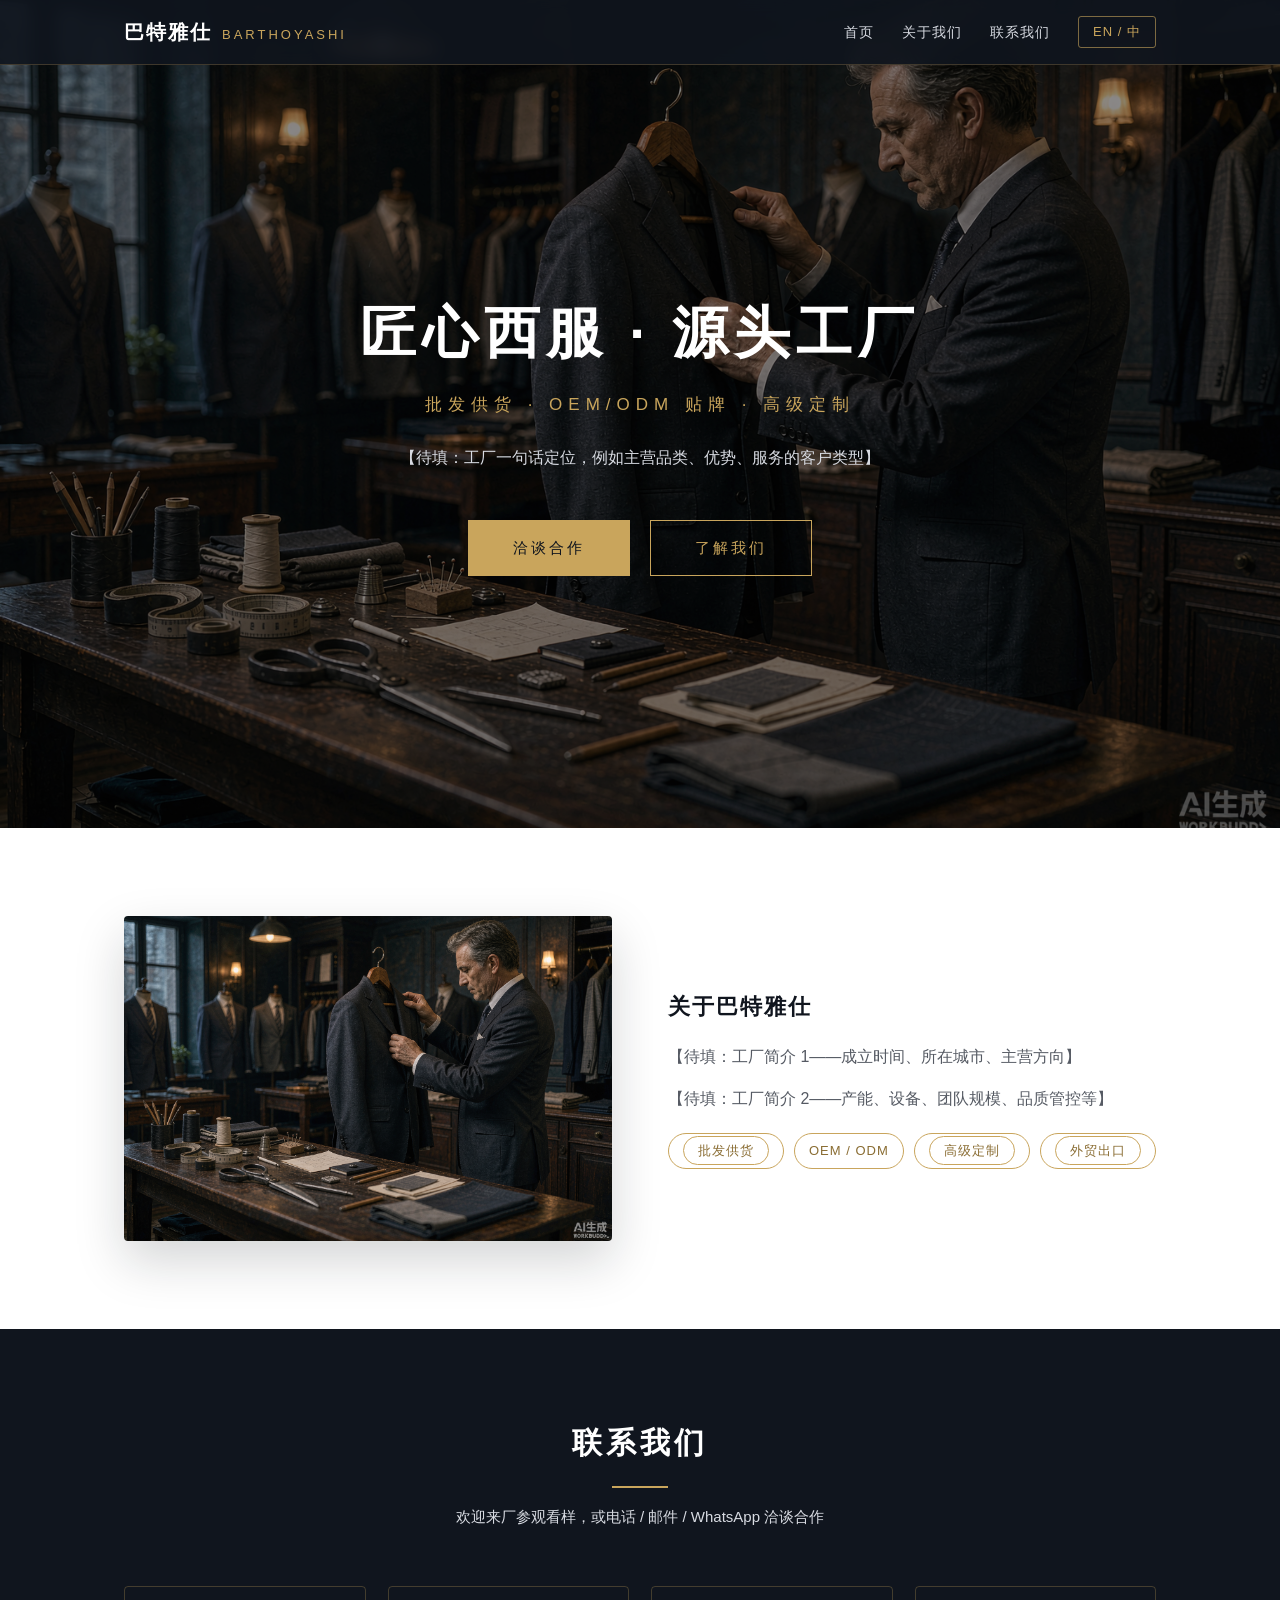
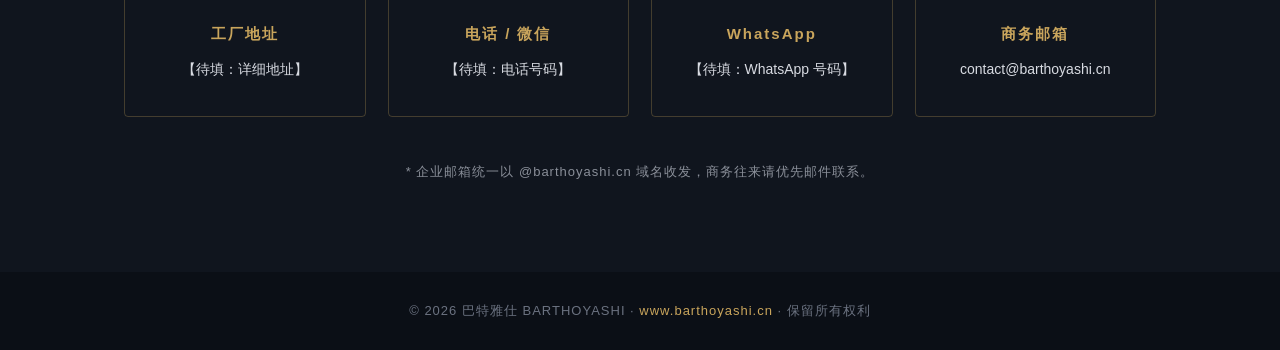
==== index.html @ 028fc159 "init: barthoyashi suit factory bilingual site" ====
<!DOCTYPE html>
<html lang="zh-CN">
<head>
<meta charset="UTF-8">
<meta name="viewport" content="width=device-width, initial-scale=1.0">
<title>巴特雅仕 BARTHOYASHI · 西服工厂 | Suit Factory</title>
<meta name="description" content="BARTHOYASHI suit factory: men's suit wholesale, OEM/ODM, bespoke tailoring. 西服批发、贴牌代工、高级定制。">
<style>
  :root {
    --navy: #10151e;
    --navy-2: #1a2230;
    --gold: #c9a55c;
    --gold-light: #e3c98f;
    --ink: #2b2b2b;
    --paper: #f7f4ee;
    --text-light: #d8dbe2;
  }
  * { margin: 0; padding: 0; box-sizing: border-box; }
  html { scroll-behavior: smooth; }
  body {
    font-family: "PingFang SC", "Microsoft YaHei", "Noto Sans SC", "Segoe UI", Arial, sans-serif;
    color: var(--ink);
    background: var(--paper);
    line-height: 1.75;
  }
  img { max-width: 100%; display: block; }
  a { text-decoration: none; color: inherit; }
  .container { max-width: 1080px; margin: 0 auto; padding: 0 24px; }

  /* ===== 双语切换 ===== */
  .en { display: none; }
  body.lang-en .en { display: revert; }
  body.lang-en .zh { display: none; }
  .lang-btn {
    cursor: pointer; border: 1px solid rgba(201,165,92,.6); color: var(--gold);
    background: transparent; font-size: 13px; letter-spacing: 1px;
    padding: 6px 14px; border-radius: 3px; transition: all .2s;
  }
  .lang-btn:hover { background: var(--gold); color: var(--navy); }

  /* ===== 顶部导航 ===== */
  header {
    position: fixed; top: 0; left: 0; right: 0; z-index: 100;
    background: rgba(16,21,30,.92); backdrop-filter: blur(8px);
    border-bottom: 1px solid rgba(201,165,92,.25);
  }
  .nav { display: flex; align-items: center; justify-content: space-between; height: 64px; gap: 16px; }
  .brand { color: #fff; font-size: 20px; letter-spacing: 2px; font-weight: 600; white-space: nowrap; }
  .brand span { color: var(--gold); font-size: 13px; letter-spacing: 3px; margin-left: 10px; font-weight: 400; }
  nav ul { display: flex; gap: 28px; list-style: none; align-items: center; }
  nav a { color: var(--text-light); font-size: 14px; letter-spacing: 1px; transition: color .2s; white-space: nowrap; }
  nav a:hover { color: var(--gold); }

  /* ===== 首页 Hero ===== */
  .hero {
    position: relative; min-height: 92vh;
    display: flex; align-items: center; justify-content: center;
    text-align: center; overflow: hidden;
  }
  .hero::before {
    content: ""; position: absolute; inset: 0;
    background: url("images/hero.png") center/cover no-repeat;
    filter: brightness(.55);
  }
  .hero-inner { position: relative; color: #fff; padding: 120px 24px 80px; }
  .hero h1 { font-size: clamp(32px, 5.5vw, 56px); letter-spacing: 6px; font-weight: 700; margin-bottom: 8px; }
  .hero .sub { color: var(--gold); letter-spacing: 6px; font-size: clamp(13px, 2vw, 17px); margin-bottom: 24px; }
  .hero p { max-width: 640px; margin: 0 auto 40px; color: var(--text-light); font-size: 16px; }
  .btn {
    display: inline-block; padding: 14px 44px; border: 1px solid var(--gold);
    color: var(--gold); letter-spacing: 3px; font-size: 15px;
    transition: all .25s; margin: 8px;
  }
  .btn:hover { background: var(--gold); color: var(--navy); }
  .btn-solid { background: var(--gold); color: var(--navy); }
  .btn-solid:hover { background: var(--gold-light); }

  /* ===== Section 通用 ===== */
  section { padding: 88px 0; }
  .sec-head { text-align: center; margin-bottom: 56px; }
  .sec-head h2 { font-size: 30px; letter-spacing: 4px; color: var(--navy); }
  .sec-head .line { width: 56px; height: 2px; background: var(--gold); margin: 16px auto; }
  .sec-head p { color: #6b6f78; font-size: 15px; }

  /* ===== 关于 ===== */
  .about { background: #fff; }
  .about-grid { display: grid; grid-template-columns: 1fr 1fr; gap: 56px; align-items: center; }
  .about img { border-radius: 4px; box-shadow: 0 20px 50px rgba(16,21,30,.18); }
  .about h3 { font-size: 22px; letter-spacing: 2px; margin-bottom: 16px; color: var(--navy); }
  .about p { color: #555a63; margin-bottom: 14px; }
  .pill-row { display: flex; flex-wrap: wrap; gap: 10px; margin-top: 20px; }
  .pill-row span {
    border: 1px solid var(--gold); color: #8a6d33; font-size: 13px;
    padding: 6px 14px; border-radius: 20px; letter-spacing: 1px;
  }

  /* ===== 联系 ===== */
  .contact { background: var(--navy); color: #fff; }
  .contact .sec-head h2 { color: #fff; }
  .contact .sec-head p { color: var(--text-light); }
  .contact-grid { display: grid; grid-template-columns: repeat(4, 1fr); gap: 22px; text-align: center; }
  .contact-grid .box { border: 1px solid rgba(201,165,92,.28); padding: 34px 20px; border-radius: 4px; }
  .contact-grid b { display: block; color: var(--gold); letter-spacing: 2px; margin-bottom: 10px; font-size: 15px; }
  .contact-grid p { color: var(--text-light); font-size: 14px; }
  .mail-note { margin-top: 44px; text-align: center; color: #8a8f99; font-size: 13px; letter-spacing: 1px; }

  footer { background: #0b0f16; color: #6b7280; text-align: center; padding: 28px 0; font-size: 13px; letter-spacing: 1px; }
  footer .gold { color: var(--gold); }

  @media (max-width: 860px) {
    nav ul { display: none; }
    .about-grid, .contact-grid { grid-template-columns: 1fr; }
    section { padding: 64px 0; }
  }
</style>
</head>
<body>

<header>
  <div class="container nav">
    <div class="brand">巴特雅仕<span>BARTHOYASHI</span></div>
    <nav>
      <ul>
        <li><a href="#home"><span class="zh">首页</span><span class="en">Home</span></a></li>
        <li><a href="#about"><span class="zh">关于我们</span><span class="en">About</span></a></li>
        <li><a href="#contact"><span class="zh">联系我们</span><span class="en">Contact</span></a></li>
        <li><button class="lang-btn" id="langToggle">EN / 中</button></li>
      </ul>
    </nav>
  </div>
</header>

<!-- ===== 首页 ===== -->
<section class="hero" id="home">
  <div class="hero-inner">
    <h1><span class="zh">匠心西服 · 源头工厂</span><span class="en">Suit Factory · From the Source</span></h1>
    <div class="sub"><span class="zh">批发供货 · OEM/ODM 贴牌 · 高级定制</span><span class="en">Wholesale · OEM / ODM · Bespoke Tailoring</span></div>
    <p>
      <span class="zh">【待填：工厂一句话定位，例如主营品类、优势、服务的客户类型】</span>
      <span class="en">[TBD: one-line positioning, e.g. product range, strengths, customer types]</span>
    </p>
    <a class="btn btn-solid" href="#contact"><span class="zh">洽谈合作</span><span class="en">Get in Touch</span></a>
    <a class="btn" href="#about"><span class="zh">了解我们</span><span class="en">About Us</span></a>
  </div>
</section>

<!-- ===== 关于 ===== -->
<section class="about" id="about">
  <div class="container about-grid">
    <img src="images/hero.png" alt="巴特雅仕 BARTHOYASHI">
    <div>
      <h3><span class="zh">关于巴特雅仕</span><span class="en">About BARTHOYASHI</span></h3>
      <p>
        <span class="zh">【待填：工厂简介 1——成立时间、所在城市、主营方向】</span>
        <span class="en">[TBD: intro 1 — founding year, location, main business]</span>
      </p>
      <p>
        <span class="zh">【待填：工厂简介 2——产能、设备、团队规模、品质管控等】</span>
        <span class="en">[TBD: intro 2 — capacity, equipment, team size, quality control]</span>
      </p>
      <div class="pill-row">
        <span><span class="zh">批发供货</span><span class="en">Wholesale</span></span>
        <span>OEM / ODM</span>
        <span><span class="zh">高级定制</span><span class="en">Bespoke</span></span>
        <span><span class="zh">外贸出口</span><span class="en">Export</span></span>
      </div>
    </div>
  </div>
</section>

<!-- ===== 联系 ===== -->
<section class="contact" id="contact">
  <div class="container">
    <div class="sec-head">
      <h2><span class="zh">联系我们</span><span class="en">Contact Us</span></h2>
      <div class="line"></div>
      <p><span class="zh">欢迎来厂参观看样，或电话 / 邮件 / WhatsApp 洽谈合作</span><span class="en">Factory visits welcome. Reach us by phone, email or WhatsApp.</span></p>
    </div>
    <div class="contact-grid">
      <div class="box">
        <b><span class="zh">工厂地址</span><span class="en">Factory Address</span></b>
        <p><span class="zh">【待填：详细地址】</span><span class="en">[TBD: address]</span></p>
      </div>
      <div class="box">
        <b><span class="zh">电话 / 微信</span><span class="en">Tel / WeChat</span></b>
        <p><span class="zh">【待填：电话号码】</span><span class="en">[TBD: phone]</span></p>
      </div>
      <div class="box">
        <b>WhatsApp</b>
        <p><span class="zh">【待填：WhatsApp 号码】</span><span class="en">[TBD: WhatsApp]</span></p>
      </div>
      <div class="box">
        <b><span class="zh">商务邮箱</span><span class="en">E-mail</span></b>
        <p>contact@barthoyashi.cn</p>
      </div>
    </div>
    <p class="mail-note">
      <span class="zh">* 企业邮箱统一以 @barthoyashi.cn 域名收发，商务往来请优先邮件联系。</span>
      <span class="en">* All business mail is handled under the @barthoyashi.cn domain.</span>
    </p>
  </div>
</section>

<footer>
  <div class="container">
    © 2026 巴特雅仕 BARTHOYASHI · <span class="gold">www.barthoyashi.cn</span> ·
    <span class="zh">保留所有权利</span><span class="en">All rights reserved</span>
  </div>
</footer>

<script>
  (function () {
    var btn = document.getElementById('langToggle');
    var saved = localStorage.getItem('by-lang');
    if (saved === 'en') document.body.classList.add('lang-en');
    btn.addEventListener('click', function () {
      var isEn = document.body.classList.toggle('lang-en');
      localStorage.setItem('by-lang', isEn ? 'en' : 'zh');
    });
  })();
</script>

</body>
</html>
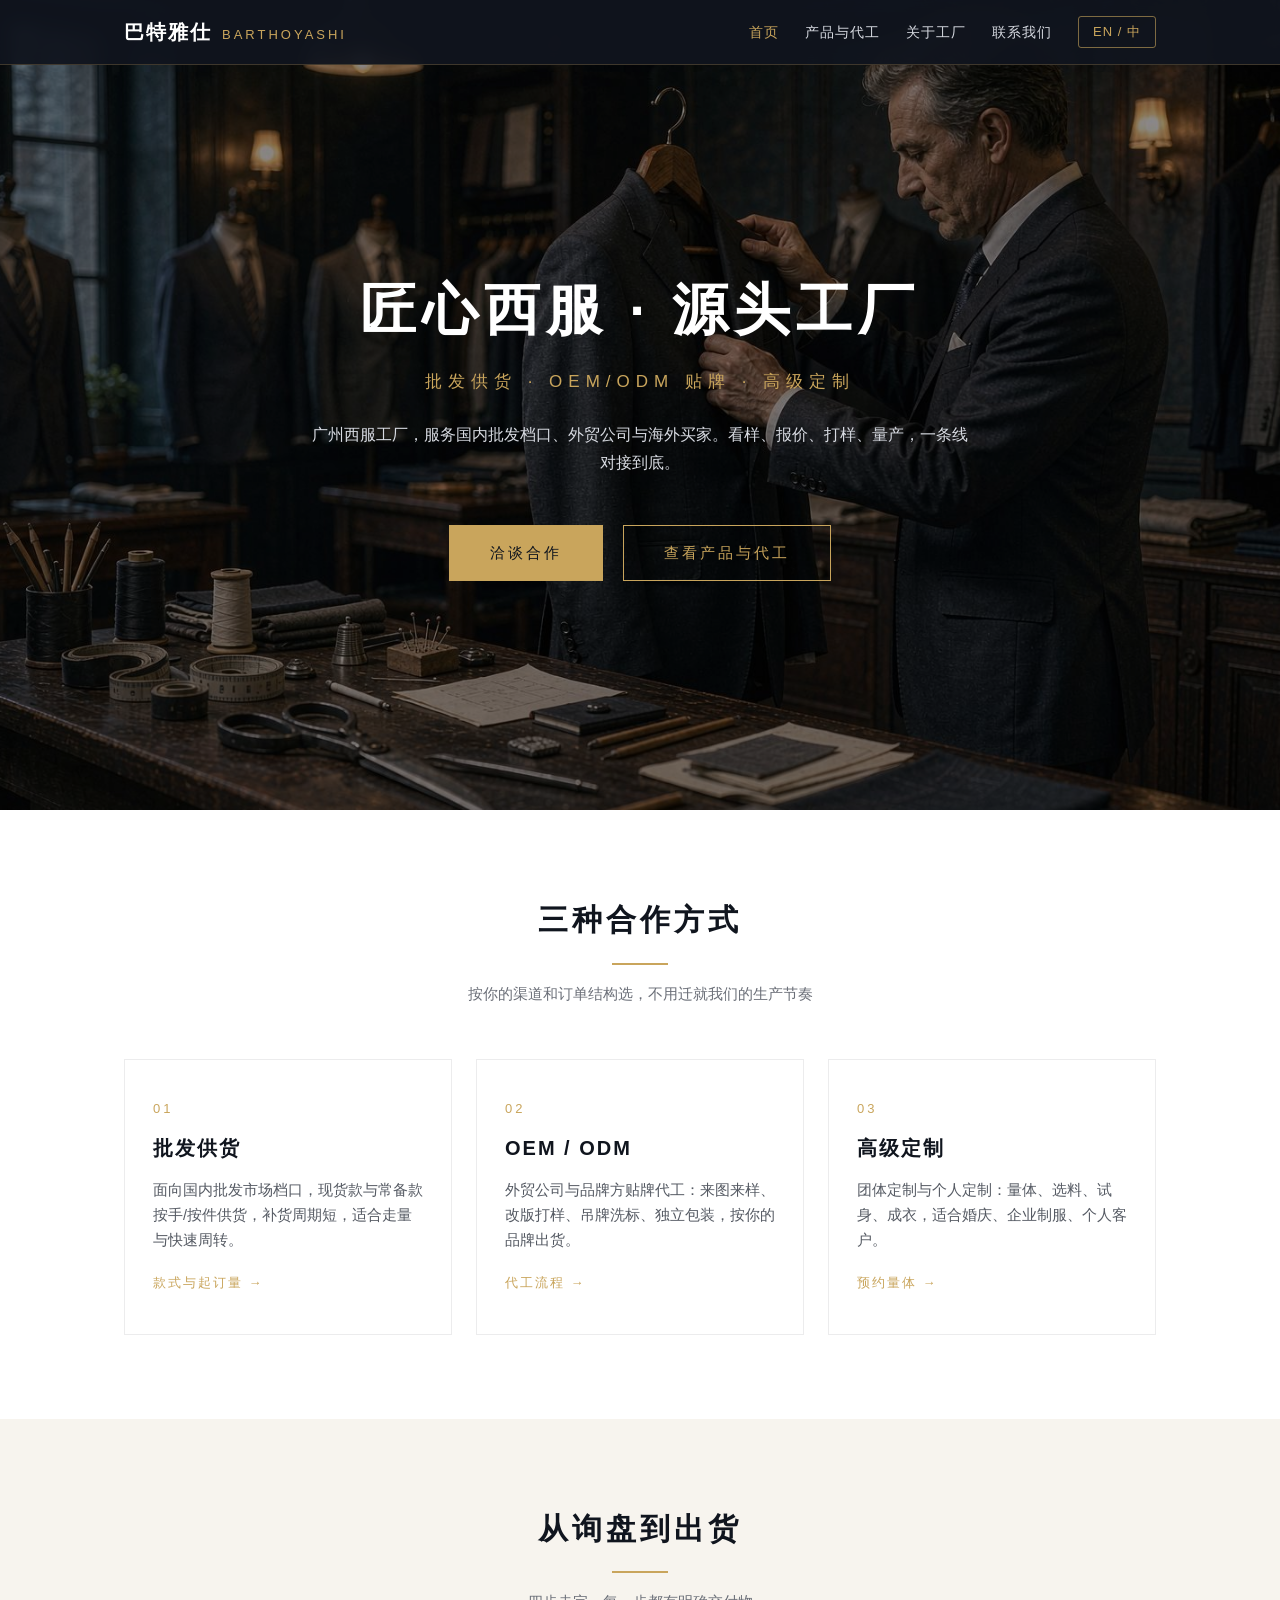
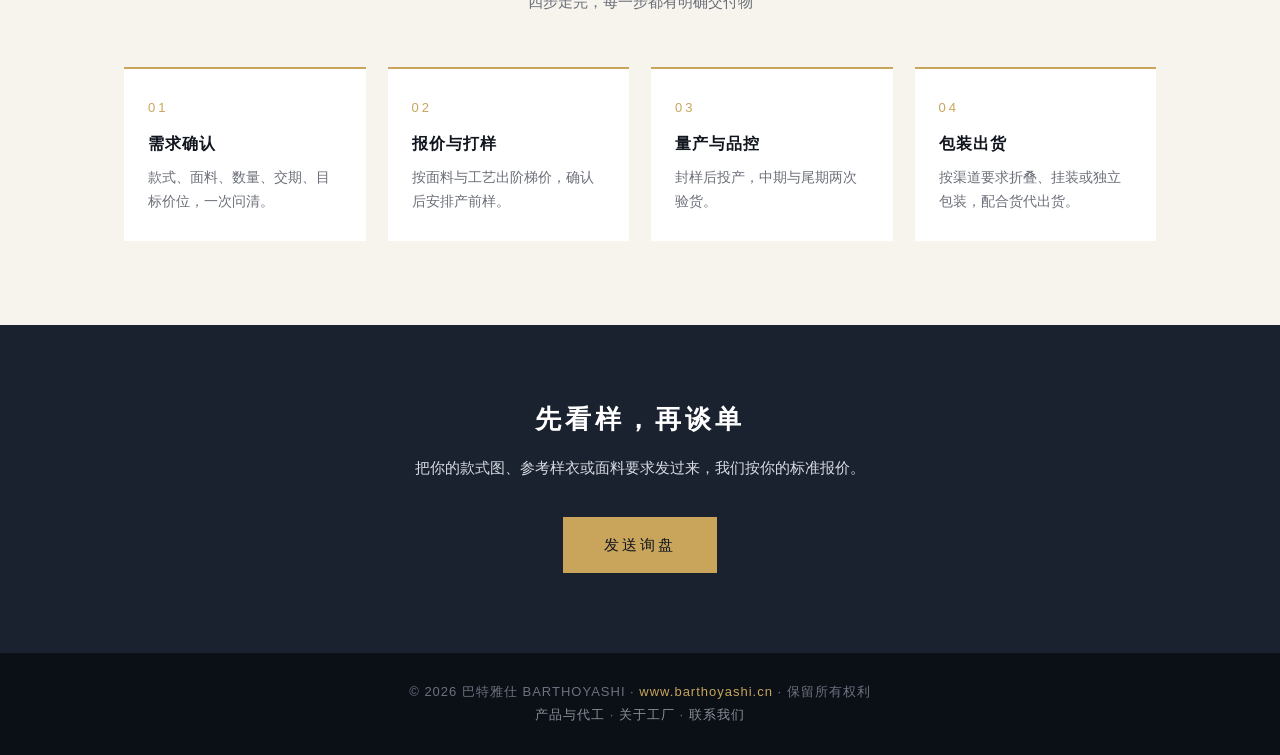
==== commit c28e93f1: "feat: 拆分为多页站点（产品/关于/联系/404）+ hreflang + 图片压缩 + Actions 自动部署" ====
--- a/index.html
+++ b/index.html
@@ -3,222 +3,153 @@
 <head>
 <meta charset="UTF-8">
 <meta name="viewport" content="width=device-width, initial-scale=1.0">
-<title>巴特雅仕 BARTHOYASHI · 西服工厂 | Suit Factory</title>
-<meta name="description" content="BARTHOYASHI suit factory: men's suit wholesale, OEM/ODM, bespoke tailoring. 西服批发、贴牌代工、高级定制。">
-<style>
-  :root {
-    --navy: #10151e;
-    --navy-2: #1a2230;
-    --gold: #c9a55c;
-    --gold-light: #e3c98f;
-    --ink: #2b2b2b;
-    --paper: #f7f4ee;
-    --text-light: #d8dbe2;
-  }
-  * { margin: 0; padding: 0; box-sizing: border-box; }
-  html { scroll-behavior: smooth; }
-  body {
-    font-family: "PingFang SC", "Microsoft YaHei", "Noto Sans SC", "Segoe UI", Arial, sans-serif;
-    color: var(--ink);
-    background: var(--paper);
-    line-height: 1.75;
-  }
-  img { max-width: 100%; display: block; }
-  a { text-decoration: none; color: inherit; }
-  .container { max-width: 1080px; margin: 0 auto; padding: 0 24px; }
-
-  /* ===== 双语切换 ===== */
-  .en { display: none; }
-  body.lang-en .en { display: revert; }
-  body.lang-en .zh { display: none; }
-  .lang-btn {
-    cursor: pointer; border: 1px solid rgba(201,165,92,.6); color: var(--gold);
-    background: transparent; font-size: 13px; letter-spacing: 1px;
-    padding: 6px 14px; border-radius: 3px; transition: all .2s;
-  }
-  .lang-btn:hover { background: var(--gold); color: var(--navy); }
-
-  /* ===== 顶部导航 ===== */
-  header {
-    position: fixed; top: 0; left: 0; right: 0; z-index: 100;
-    background: rgba(16,21,30,.92); backdrop-filter: blur(8px);
-    border-bottom: 1px solid rgba(201,165,92,.25);
-  }
-  .nav { display: flex; align-items: center; justify-content: space-between; height: 64px; gap: 16px; }
-  .brand { color: #fff; font-size: 20px; letter-spacing: 2px; font-weight: 600; white-space: nowrap; }
-  .brand span { color: var(--gold); font-size: 13px; letter-spacing: 3px; margin-left: 10px; font-weight: 400; }
-  nav ul { display: flex; gap: 28px; list-style: none; align-items: center; }
-  nav a { color: var(--text-light); font-size: 14px; letter-spacing: 1px; transition: color .2s; white-space: nowrap; }
-  nav a:hover { color: var(--gold); }
-
-  /* ===== 首页 Hero ===== */
-  .hero {
-    position: relative; min-height: 92vh;
-    display: flex; align-items: center; justify-content: center;
-    text-align: center; overflow: hidden;
-  }
-  .hero::before {
-    content: ""; position: absolute; inset: 0;
-    background: url("images/hero.png") center/cover no-repeat;
-    filter: brightness(.55);
-  }
-  .hero-inner { position: relative; color: #fff; padding: 120px 24px 80px; }
-  .hero h1 { font-size: clamp(32px, 5.5vw, 56px); letter-spacing: 6px; font-weight: 700; margin-bottom: 8px; }
-  .hero .sub { color: var(--gold); letter-spacing: 6px; font-size: clamp(13px, 2vw, 17px); margin-bottom: 24px; }
-  .hero p { max-width: 640px; margin: 0 auto 40px; color: var(--text-light); font-size: 16px; }
-  .btn {
-    display: inline-block; padding: 14px 44px; border: 1px solid var(--gold);
-    color: var(--gold); letter-spacing: 3px; font-size: 15px;
-    transition: all .25s; margin: 8px;
-  }
-  .btn:hover { background: var(--gold); color: var(--navy); }
-  .btn-solid { background: var(--gold); color: var(--navy); }
-  .btn-solid:hover { background: var(--gold-light); }
-
-  /* ===== Section 通用 ===== */
-  section { padding: 88px 0; }
-  .sec-head { text-align: center; margin-bottom: 56px; }
-  .sec-head h2 { font-size: 30px; letter-spacing: 4px; color: var(--navy); }
-  .sec-head .line { width: 56px; height: 2px; background: var(--gold); margin: 16px auto; }
-  .sec-head p { color: #6b6f78; font-size: 15px; }
-
-  /* ===== 关于 ===== */
-  .about { background: #fff; }
-  .about-grid { display: grid; grid-template-columns: 1fr 1fr; gap: 56px; align-items: center; }
-  .about img { border-radius: 4px; box-shadow: 0 20px 50px rgba(16,21,30,.18); }
-  .about h3 { font-size: 22px; letter-spacing: 2px; margin-bottom: 16px; color: var(--navy); }
-  .about p { color: #555a63; margin-bottom: 14px; }
-  .pill-row { display: flex; flex-wrap: wrap; gap: 10px; margin-top: 20px; }
-  .pill-row span {
-    border: 1px solid var(--gold); color: #8a6d33; font-size: 13px;
-    padding: 6px 14px; border-radius: 20px; letter-spacing: 1px;
-  }
-
-  /* ===== 联系 ===== */
-  .contact { background: var(--navy); color: #fff; }
-  .contact .sec-head h2 { color: #fff; }
-  .contact .sec-head p { color: var(--text-light); }
-  .contact-grid { display: grid; grid-template-columns: repeat(4, 1fr); gap: 22px; text-align: center; }
-  .contact-grid .box { border: 1px solid rgba(201,165,92,.28); padding: 34px 20px; border-radius: 4px; }
-  .contact-grid b { display: block; color: var(--gold); letter-spacing: 2px; margin-bottom: 10px; font-size: 15px; }
-  .contact-grid p { color: var(--text-light); font-size: 14px; }
-  .mail-note { margin-top: 44px; text-align: center; color: #8a8f99; font-size: 13px; letter-spacing: 1px; }
-
-  footer { background: #0b0f16; color: #6b7280; text-align: center; padding: 28px 0; font-size: 13px; letter-spacing: 1px; }
-  footer .gold { color: var(--gold); }
-
-  @media (max-width: 860px) {
-    nav ul { display: none; }
-    .about-grid, .contact-grid { grid-template-columns: 1fr; }
-    section { padding: 64px 0; }
-  }
-</style>
+<title>巴特雅仕 BARTHOYASHI｜广州西服工厂 · 批发 OEM/ODM 定制</title>
+<meta name="description" content="巴特雅仕是广州西服源头工厂，承接批发档口供货、外贸公司 OEM/ODM 贴牌代工与高级定制。小批量起订，中英双语对接。Guangzhou suit factory for wholesale, OEM/ODM and bespoke tailoring.">
+<meta name="keywords" content="西服工厂,西服批发,西装定制,西服OEM,西服ODM,广州西服厂,suit factory,suit manufacturer,suit wholesale,Guangzhou suit factory,OEM suit">
+<link rel="canonical" href="https://www.barthoyashi.cn/">
+<link rel="alternate" hreflang="zh-Hans" href="https://www.barthoyashi.cn/">
+<link rel="alternate" hreflang="en" href="https://www.barthoyashi.cn/?lang=en">
+<link rel="alternate" hreflang="x-default" href="https://www.barthoyashi.cn/">
+<link rel="icon" type="image/svg+xml" href="favicon.svg">
+<link rel="stylesheet" href="assets/style.css">
+<meta property="og:type" content="website">
+<meta property="og:site_name" content="BARTHOYASHI 巴特雅仕">
+<meta property="og:title" content="巴特雅仕 BARTHOYASHI｜广州西服工厂 · 批发 OEM/ODM 定制">
+<meta property="og:description" content="西服批发 / OEM-ODM 贴牌代工 / 高级定制 · Suit wholesale, OEM/ODM manufacturing, bespoke tailoring">
+<meta property="og:url" content="https://www.barthoyashi.cn/">
+<meta property="og:image" content="https://www.barthoyashi.cn/images/hero.jpg">
+<meta property="og:locale" content="zh_CN">
+<meta property="og:locale:alternate" content="en_US">
+<meta name="twitter:card" content="summary_large_image">
+<script type="application/ld+json">
+{
+  "@context": "https://schema.org",
+  "@type": "Organization",
+  "@id": "https://www.barthoyashi.cn/#org",
+  "name": "BARTHOYASHI 巴特雅仕",
+  "url": "https://www.barthoyashi.cn/",
+  "logo": "https://www.barthoyashi.cn/favicon.svg",
+  "description": "西服工厂：批发供货、OEM/ODM 贴牌代工、高级定制 | Suit factory: wholesale, OEM/ODM, bespoke tailoring",
+  "address": { "@type": "PostalAddress", "addressCountry": "CN", "addressLocality": "广州", "addressRegion": "广东" },
+  "areaServed": ["CN", "Worldwide"],
+  "knowsLanguage": ["zh-CN", "en"],
+  "contactPoint": [{
+    "@type": "ContactPoint",
+    "contactType": "sales",
+    "email": "contact@barthoyashi.cn",
+    "availableLanguage": ["zh-CN", "en"]
+  }]
+}
+</script>
 </head>
 <body>
 
 <header>
   <div class="container nav">
-    <div class="brand">巴特雅仕<span>BARTHOYASHI</span></div>
+    <a class="brand" href="/">巴特雅仕<span>BARTHOYASHI</span></a>
     <nav>
       <ul>
-        <li><a href="#home"><span class="zh">首页</span><span class="en">Home</span></a></li>
-        <li><a href="#about"><span class="zh">关于我们</span><span class="en">About</span></a></li>
-        <li><a href="#contact"><span class="zh">联系我们</span><span class="en">Contact</span></a></li>
-        <li><button class="lang-btn" id="langToggle">EN / 中</button></li>
+        <li><a href="/" aria-current="page"><span class="zh">首页</span><span class="en">Home</span></a></li>
+        <li><a href="products"><span class="zh">产品与代工</span><span class="en">Products</span></a></li>
+        <li><a href="about"><span class="zh">关于工厂</span><span class="en">Factory</span></a></li>
+        <li><a href="contact"><span class="zh">联系我们</span><span class="en">Contact</span></a></li>
+        <li><button class="lang-btn" id="langToggle" type="button">EN / 中</button></li>
       </ul>
     </nav>
   </div>
 </header>
 
-<!-- ===== 首页 ===== -->
+<main>
 <section class="hero" id="home">
   <div class="hero-inner">
     <h1><span class="zh">匠心西服 · 源头工厂</span><span class="en">Suit Factory · From the Source</span></h1>
     <div class="sub"><span class="zh">批发供货 · OEM/ODM 贴牌 · 高级定制</span><span class="en">Wholesale · OEM / ODM · Bespoke Tailoring</span></div>
     <p>
-      <span class="zh">【待填：工厂一句话定位，例如主营品类、优势、服务的客户类型】</span>
-      <span class="en">[TBD: one-line positioning, e.g. product range, strengths, customer types]</span>
+      <span class="zh">广州西服工厂，服务国内批发档口、外贸公司与海外买家。看样、报价、打样、量产，一条线对接到底。</span>
+      <span class="en">A suit factory in Guangzhou serving domestic wholesalers, trading companies and overseas buyers — from sample to quotation to bulk production, in one line.</span>
     </p>
-    <a class="btn btn-solid" href="#contact"><span class="zh">洽谈合作</span><span class="en">Get in Touch</span></a>
-    <a class="btn" href="#about"><span class="zh">了解我们</span><span class="en">About Us</span></a>
+    <a class="btn btn-solid" href="contact"><span class="zh">洽谈合作</span><span class="en">Get in Touch</span></a>
+    <a class="btn" href="products"><span class="zh">查看产品与代工</span><span class="en">Products &amp; OEM</span></a>
   </div>
 </section>
 
-<!-- ===== 关于 ===== -->
-<section class="about" id="about">
-  <div class="container about-grid">
-    <img src="images/hero.png" alt="巴特雅仕 BARTHOYASHI">
-    <div>
-      <h3><span class="zh">关于巴特雅仕</span><span class="en">About BARTHOYASHI</span></h3>
-      <p>
-        <span class="zh">【待填：工厂简介 1——成立时间、所在城市、主营方向】</span>
-        <span class="en">[TBD: intro 1 — founding year, location, main business]</span>
-      </p>
-      <p>
-        <span class="zh">【待填：工厂简介 2——产能、设备、团队规模、品质管控等】</span>
-        <span class="en">[TBD: intro 2 — capacity, equipment, team size, quality control]</span>
-      </p>
-      <div class="pill-row">
-        <span><span class="zh">批发供货</span><span class="en">Wholesale</span></span>
-        <span>OEM / ODM</span>
-        <span><span class="zh">高级定制</span><span class="en">Bespoke</span></span>
-        <span><span class="zh">外贸出口</span><span class="en">Export</span></span>
+<section class="bg-white">
+  <div class="container">
+    <div class="sec-head">
+      <h2><span class="zh">三种合作方式</span><span class="en">Three Ways to Work With Us</span></h2>
+      <div class="line"></div>
+      <p><span class="zh">按你的渠道和订单结构选，不用迁就我们的生产节奏</span><span class="en">Pick the model that fits your channel and order size.</span></p>
+    </div>
+    <div class="cards">
+      <div class="card">
+        <div class="idx">01</div>
+        <h3><span class="zh">批发供货</span><span class="en">Wholesale Supply</span></h3>
+        <p><span class="zh">面向国内批发市场档口，现货款与常备款按手/按件供货，补货周期短，适合走量与快速周转。</span><span class="en">Stock and running styles supplied by piece or by lot for wholesale stalls — short replenishment cycles, built for turnover.</span></p>
+        <a class="more" href="products"><span class="zh">款式与起订量 →</span><span class="en">Styles &amp; MOQ →</span></a>
+      </div>
+      <div class="card">
+        <div class="idx">02</div>
+        <h3>OEM / ODM</h3>
+        <p><span class="zh">外贸公司与品牌方贴牌代工：来图来样、改版打样、吊牌洗标、独立包装，按你的品牌出货。</span><span class="en">Private-label production for trading companies and brands: sample-based development, labels, hangtags, individual packing.</span></p>
+        <a class="more" href="products"><span class="zh">代工流程 →</span><span class="en">OEM process →</span></a>
+      </div>
+      <div class="card">
+        <div class="idx">03</div>
+        <h3><span class="zh">高级定制</span><span class="en">Bespoke Tailoring</span></h3>
+        <p><span class="zh">团体定制与个人定制：量体、选料、试身、成衣，适合婚庆、企业制服、个人客户。</span><span class="en">Group and individual bespoke: measuring, fabric selection, fittings and finished garments for weddings, uniforms and private clients.</span></p>
+        <a class="more" href="contact"><span class="zh">预约量体 →</span><span class="en">Book a fitting →</span></a>
       </div>
     </div>
   </div>
 </section>
 
-<!-- ===== 联系 ===== -->
-<section class="contact" id="contact">
+<section>
   <div class="container">
     <div class="sec-head">
-      <h2><span class="zh">联系我们</span><span class="en">Contact Us</span></h2>
+      <h2><span class="zh">从询盘到出货</span><span class="en">From Enquiry to Shipment</span></h2>
       <div class="line"></div>
-      <p><span class="zh">欢迎来厂参观看样，或电话 / 邮件 / WhatsApp 洽谈合作</span><span class="en">Factory visits welcome. Reach us by phone, email or WhatsApp.</span></p>
+      <p><span class="zh">四步走完，每一步都有明确交付物</span><span class="en">Four steps, each with a clear deliverable.</span></p>
     </div>
-    <div class="contact-grid">
-      <div class="box">
-        <b><span class="zh">工厂地址</span><span class="en">Factory Address</span></b>
-        <p><span class="zh">【待填：详细地址】</span><span class="en">[TBD: address]</span></p>
+    <div class="steps">
+      <div class="step">
+        <h3><span class="zh">需求确认</span><span class="en">Brief</span></h3>
+        <p><span class="zh">款式、面料、数量、交期、目标价位，一次问清。</span><span class="en">Style, fabric, quantity, lead time and target price — settled in one pass.</span></p>
       </div>
-      <div class="box">
-        <b><span class="zh">电话 / 微信</span><span class="en">Tel / WeChat</span></b>
-        <p><span class="zh">【待填：电话号码】</span><span class="en">[TBD: phone]</span></p>
+      <div class="step">
+        <h3><span class="zh">报价与打样</span><span class="en">Quote &amp; Sample</span></h3>
+        <p><span class="zh">按面料与工艺出阶梯价，确认后安排产前样。</span><span class="en">Tiered pricing by fabric and workmanship, then a pre-production sample.</span></p>
       </div>
-      <div class="box">
-        <b>WhatsApp</b>
-        <p><span class="zh">【待填：WhatsApp 号码】</span><span class="en">[TBD: WhatsApp]</span></p>
+      <div class="step">
+        <h3><span class="zh">量产与品控</span><span class="en">Production &amp; QC</span></h3>
+        <p><span class="zh">封样后投产，中期与尾期两次验货。</span><span class="en">Bulk runs after sample approval, with mid-line and final inspection.</span></p>
       </div>
-      <div class="box">
-        <b><span class="zh">商务邮箱</span><span class="en">E-mail</span></b>
-        <p>contact@barthoyashi.cn</p>
+      <div class="step">
+        <h3><span class="zh">包装出货</span><span class="en">Packing &amp; Delivery</span></h3>
+        <p><span class="zh">按渠道要求折叠、挂装或独立包装，配合货代出货。</span><span class="en">Flat-packed, hanging or individually packed, coordinated with your forwarder.</span></p>
       </div>
     </div>
-    <p class="mail-note">
-      <span class="zh">* 企业邮箱统一以 @barthoyashi.cn 域名收发，商务往来请优先邮件联系。</span>
-      <span class="en">* All business mail is handled under the @barthoyashi.cn domain.</span>
-    </p>
   </div>
 </section>
 
+<section class="cta-band">
+  <div class="container">
+    <h2><span class="zh">先看样，再谈单</span><span class="en">See the Sample First</span></h2>
+    <p><span class="zh">把你的款式图、参考样衣或面料要求发过来，我们按你的标准报价。</span><span class="en">Send your sketches, reference garments or fabric specs and we will quote to your standard.</span></p>
+    <a class="btn btn-solid" href="contact"><span class="zh">发送询盘</span><span class="en">Send Enquiry</span></a>
+  </div>
+</section>
+</main>
+
 <footer>
   <div class="container">
-    © 2026 巴特雅仕 BARTHOYASHI · <span class="gold">www.barthoyashi.cn</span> ·
+    © <span id="year">2026</span> 巴特雅仕 BARTHOYASHI · <span class="gold">www.barthoyashi.cn</span> ·
     <span class="zh">保留所有权利</span><span class="en">All rights reserved</span>
+    <br>
+    <span class="zh"><a href="products">产品与代工</a> · <a href="about">关于工厂</a> · <a href="contact">联系我们</a></span>
+    <span class="en"><a href="products">Products</a> · <a href="about">Factory</a> · <a href="contact">Contact</a></span>
   </div>
 </footer>
 
-<script>
-  (function () {
-    var btn = document.getElementById('langToggle');
-    var saved = localStorage.getItem('by-lang');
-    if (saved === 'en') document.body.classList.add('lang-en');
-    btn.addEventListener('click', function () {
-      var isEn = document.body.classList.toggle('lang-en');
-      localStorage.setItem('by-lang', isEn ? 'en' : 'zh');
-    });
-  })();
-</script>
-
+<script src="assets/app.js"></script>
 </body>
 </html>
--- a/assets/style.css
+++ b/assets/style.css
@@ -0,0 +1,167 @@
+:root {
+  --navy: #10151e;
+  --navy-2: #1a2230;
+  --gold: #c9a55c;
+  --gold-light: #e3c98f;
+  --ink: #2b2b2b;
+  --paper: #f7f4ee;
+  --text-light: #d8dbe2;
+  --muted: #6b6f78;
+}
+* { margin: 0; padding: 0; box-sizing: border-box; }
+html { scroll-behavior: smooth; }
+body {
+  font-family: "PingFang SC", "Microsoft YaHei", "Noto Sans SC", "Segoe UI", Arial, sans-serif;
+  color: var(--ink);
+  background: var(--paper);
+  line-height: 1.75;
+}
+img { max-width: 100%; display: block; }
+a { text-decoration: none; color: inherit; }
+.container { max-width: 1080px; margin: 0 auto; padding: 0 24px; }
+
+/* ===== 双语切换 ===== */
+.en { display: none; }
+body.lang-en .en { display: revert; }
+body.lang-en .zh { display: none; }
+.lang-btn {
+  cursor: pointer; border: 1px solid rgba(201,165,92,.6); color: var(--gold);
+  background: transparent; font-size: 13px; letter-spacing: 1px;
+  padding: 6px 14px; border-radius: 3px; transition: all .2s;
+  font-family: inherit;
+}
+.lang-btn:hover { background: var(--gold); color: var(--navy); }
+
+/* ===== 顶部导航 ===== */
+header {
+  position: fixed; top: 0; left: 0; right: 0; z-index: 100;
+  background: rgba(16,21,30,.94); backdrop-filter: blur(8px);
+  border-bottom: 1px solid rgba(201,165,92,.25);
+}
+.nav { display: flex; align-items: center; justify-content: space-between; height: 64px; gap: 16px; }
+.brand { color: #fff; font-size: 20px; letter-spacing: 2px; font-weight: 600; white-space: nowrap; }
+.brand span { color: var(--gold); font-size: 13px; letter-spacing: 3px; margin-left: 10px; font-weight: 400; }
+nav ul { display: flex; gap: 26px; list-style: none; align-items: center; }
+nav a { color: var(--text-light); font-size: 14px; letter-spacing: 1px; transition: color .2s; white-space: nowrap; }
+nav a:hover, nav a[aria-current="page"] { color: var(--gold); }
+
+/* ===== Hero ===== */
+.hero {
+  position: relative; min-height: 90vh;
+  display: flex; align-items: center; justify-content: center;
+  text-align: center; overflow: hidden;
+}
+.hero::before {
+  content: ""; position: absolute; inset: 0;
+  background: url("../images/hero.jpg") center/cover no-repeat;
+  filter: brightness(.55);
+}
+.hero-inner { position: relative; color: #fff; padding: 120px 24px 80px; }
+.hero h1 { font-size: clamp(32px, 5.5vw, 56px); letter-spacing: 6px; font-weight: 700; margin-bottom: 8px; }
+.hero .sub { color: var(--gold); letter-spacing: 6px; font-size: clamp(13px, 2vw, 17px); margin-bottom: 24px; }
+.hero p { max-width: 660px; margin: 0 auto 40px; color: var(--text-light); font-size: 16px; }
+.btn {
+  display: inline-block; padding: 14px 40px; border: 1px solid var(--gold);
+  color: var(--gold); letter-spacing: 3px; font-size: 15px;
+  transition: all .25s; margin: 8px;
+}
+.btn:hover { background: var(--gold); color: var(--navy); }
+.btn-solid { background: var(--gold); color: var(--navy); }
+.btn-solid:hover { background: var(--gold-light); }
+
+/* ===== 子页 Banner ===== */
+.page-hero {
+  position: relative; padding: 168px 0 76px; text-align: center; color: #fff; overflow: hidden;
+}
+.page-hero::before {
+  content: ""; position: absolute; inset: 0;
+  background: linear-gradient(rgba(16,21,30,.86), rgba(16,21,30,.94)), url("../images/craft.jpg") center/cover no-repeat;
+}
+.page-hero .inner { position: relative; }
+.page-hero h1 { font-size: clamp(26px, 4vw, 40px); letter-spacing: 6px; font-weight: 700; }
+.page-hero .sub { color: var(--gold); letter-spacing: 4px; font-size: 14px; margin-top: 12px; }
+.page-hero p { max-width: 620px; margin: 18px auto 0; color: var(--text-light); font-size: 15px; }
+
+/* ===== Section 通用 ===== */
+section { padding: 84px 0; }
+.sec-head { text-align: center; margin-bottom: 52px; }
+.sec-head h2 { font-size: 30px; letter-spacing: 4px; color: var(--navy); }
+.sec-head .line { width: 56px; height: 2px; background: var(--gold); margin: 16px auto; }
+.sec-head p { color: var(--muted); font-size: 15px; }
+.bg-white { background: #fff; }
+
+/* ===== 能力卡 ===== */
+.cards { display: grid; grid-template-columns: repeat(3, 1fr); gap: 24px; }
+.card {
+  background: #fff; border: 1px solid rgba(16,21,30,.08); padding: 38px 28px;
+  transition: transform .25s, box-shadow .25s, border-color .25s;
+}
+.card:hover { transform: translateY(-4px); box-shadow: 0 18px 40px rgba(16,21,30,.12); border-color: rgba(201,165,92,.55); }
+.card .idx { color: var(--gold); font-size: 13px; letter-spacing: 3px; }
+.card h3 { font-size: 20px; letter-spacing: 2px; margin: 10px 0 12px; color: var(--navy); }
+.card p { color: #555a63; font-size: 14.5px; }
+.card .more { display: inline-block; margin-top: 18px; color: var(--gold); font-size: 13px; letter-spacing: 2px; }
+
+/* ===== 产品网格 ===== */
+.grid-2 { display: grid; grid-template-columns: repeat(2, 1fr); gap: 26px; }
+.grid-3 { display: grid; grid-template-columns: repeat(3, 1fr); gap: 22px; }
+.item { background: #fff; border: 1px solid rgba(16,21,30,.08); padding: 30px 26px; }
+.item h3 { font-size: 18px; letter-spacing: 1.5px; color: var(--navy); margin-bottom: 10px; }
+.item h3 small { display: block; font-size: 12px; letter-spacing: 2px; color: var(--gold); font-weight: 400; margin-top: 4px; }
+.item p { color: #555a63; font-size: 14.5px; }
+.item ul { list-style: none; margin-top: 12px; }
+.item li { color: var(--muted); font-size: 13.5px; padding-left: 16px; position: relative; }
+.item li::before { content: ""; position: absolute; left: 0; top: 11px; width: 5px; height: 5px; background: var(--gold); border-radius: 50%; }
+
+/* ===== 关于 ===== */
+.about-grid { display: grid; grid-template-columns: 1fr 1fr; gap: 56px; align-items: center; }
+.about img { border-radius: 4px; box-shadow: 0 20px 50px rgba(16,21,30,.18); }
+.about h3 { font-size: 22px; letter-spacing: 2px; margin-bottom: 16px; color: var(--navy); }
+.about p { color: #555a63; margin-bottom: 14px; }
+.pill-row { display: flex; flex-wrap: wrap; gap: 10px; margin-top: 20px; }
+.pill-row span {
+  border: 1px solid var(--gold); color: #8a6d33; font-size: 13px;
+  padding: 6px 14px; border-radius: 20px; letter-spacing: 1px;
+}
+.steps { counter-reset: step; display: grid; grid-template-columns: repeat(4, 1fr); gap: 22px; }
+.step { background: #fff; padding: 28px 24px; border-top: 2px solid var(--gold); }
+.step::before {
+  counter-increment: step; content: "0" counter(step);
+  display: block; color: var(--gold); font-size: 13px; letter-spacing: 3px; margin-bottom: 10px;
+}
+.step h3 { font-size: 16px; color: var(--navy); letter-spacing: 1px; margin-bottom: 8px; }
+.step p { color: var(--muted); font-size: 13.5px; }
+
+/* ===== 联系 ===== */
+.contact { background: var(--navy); color: #fff; }
+.contact .sec-head h2 { color: #fff; }
+.contact .sec-head p { color: var(--text-light); }
+.contact-grid { display: grid; grid-template-columns: repeat(4, 1fr); gap: 22px; text-align: center; }
+.contact-grid .box { border: 1px solid rgba(201,165,92,.28); padding: 34px 20px; border-radius: 4px; }
+.contact-grid b { display: block; color: var(--gold); letter-spacing: 2px; margin-bottom: 10px; font-size: 15px; }
+.contact-grid p { color: var(--text-light); font-size: 14px; word-break: break-word; }
+.contact-grid a { color: var(--gold-light); }
+.mail-note { margin-top: 44px; text-align: center; color: #8a8f99; font-size: 13px; letter-spacing: 1px; }
+
+/* ===== CTA 条 ===== */
+.cta-band { background: var(--navy-2); color: #fff; text-align: center; padding: 72px 0; }
+.cta-band h2 { font-size: 26px; letter-spacing: 4px; margin-bottom: 12px; }
+.cta-band p { color: var(--text-light); margin-bottom: 28px; font-size: 15px; }
+
+/* ===== 询盘清单 ===== */
+.checklist { background: #fff; border-left: 3px solid var(--gold); padding: 34px 32px; }
+.checklist h3 { font-size: 18px; letter-spacing: 1px; color: var(--navy); margin-bottom: 14px; }
+.checklist ol { margin-left: 20px; color: #555a63; font-size: 14.5px; }
+.checklist li { margin-bottom: 6px; }
+
+footer { background: #0b0f16; color: #6b7280; text-align: center; padding: 28px 0; font-size: 13px; letter-spacing: 1px; }
+footer .gold { color: var(--gold); }
+footer a { color: #8a8f99; }
+footer a:hover { color: var(--gold); }
+
+@media (max-width: 860px) {
+  nav ul { display: none; }
+  .cards, .grid-2, .grid-3, .about-grid, .contact-grid, .steps { grid-template-columns: 1fr; }
+  section { padding: 60px 0; }
+  .page-hero { padding: 132px 0 60px; }
+}
